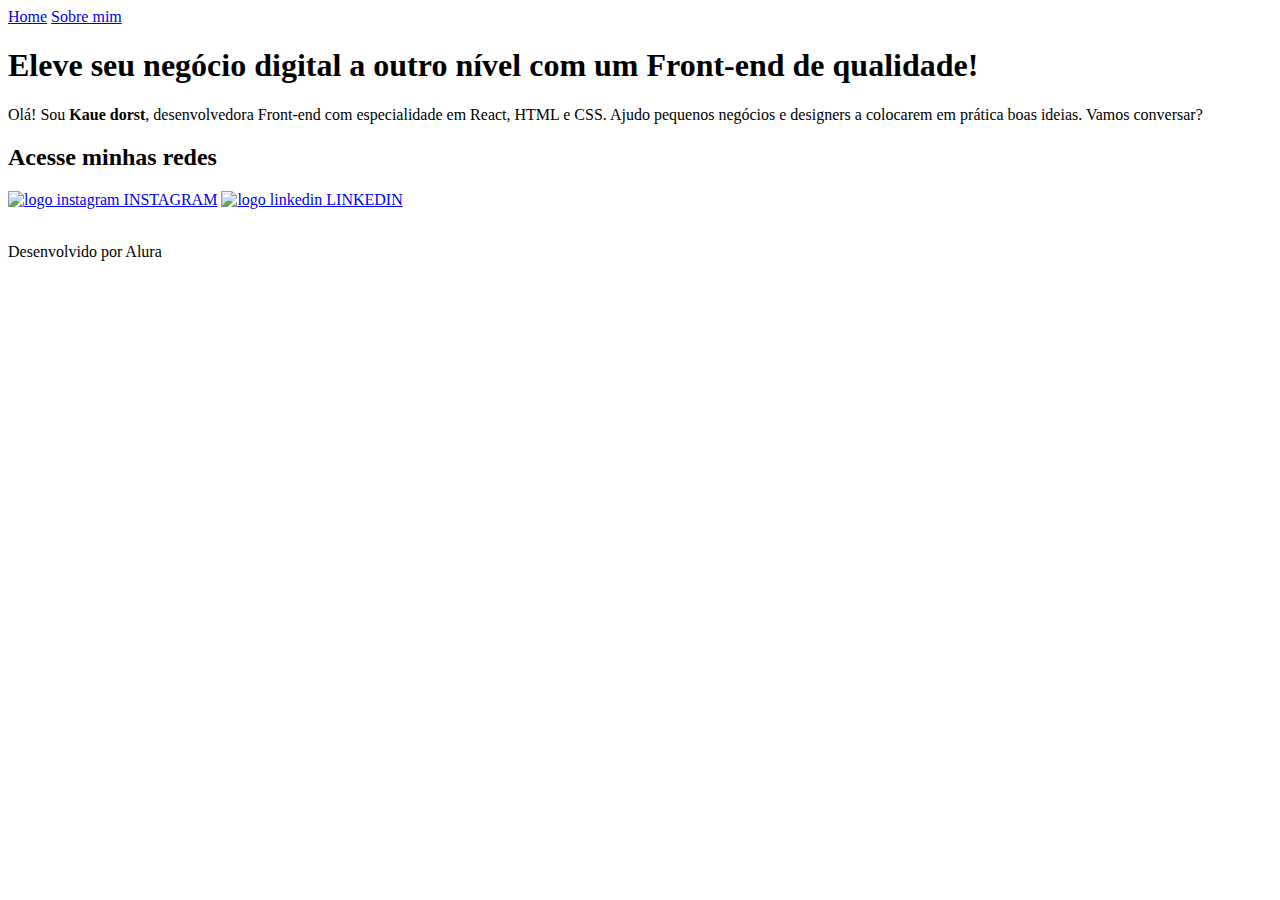
==== index.html @ b38916e7 "Add files via upload" ====
<!DOCTYPE html>
<html lang="pt-br">
<head>
    <meta charset="UTF-8">
    <meta http-equiv="X-UA-Compatible" content="IE=edge">
    <meta name="viewport" content="width=device-width, initial-scale=1.0">
    <title>Atividade Figma</title>
    <link rel="stylesheet" href="./styles/style.css">
</head>
<body>
    <header class="cabecalho">
        <nav class="cabecalho__menu">
        <a class="cabecalho__menu__link" href="index.html">Home</a>
        <a class="cabecalho__menu__link" href="about.html">Sobre mim</a>
        </nav>
    </header>
    <main class="apresentacao">
        <section class="apresentacao__conteudo">
            <h1 class="apresentacao__conteudo__titulo">Eleve seu negócio digital a outro nível <strong class="titulo"> com um Front-end de qualidade!</strong></h1>
            <p class="apresentacao__conteudo__texto">Olá! Sou <strong class="nome">Kaue dorst</strong>, desenvolvedora Front-end com especialidade em React, HTML e CSS. Ajudo pequenos negócios e designers a colocarem em prática boas ideias. Vamos conversar?</p>
            <div class= "apresentacao__links">
            <h2 class="apresentacao__links__subtitulo">Acesse minhas redes</h2>
            <a class= "apresentacao__links__navegacao" href="https://www.instagram.com/dorstkaue/">
                <img src="./assets/instagram.png" alt="logo instagram">
                INSTAGRAM</a>
            <a class= "apresentacao__links__navegacao" href="https://www.linkedin.com/in/kaue-dorst-melo-224b12204/">
                <img src="./assets/linkedin.png" alt="logo linkedin">
                LINKEDIN</a>
            </div>
        </section>
    <img class="apresentacao__imagem" src="./assets/Imagem.png" alt="">
    </main>
    <footer class="rodape">
        <p>Desenvolvido por Alura</p>
    </footer>
</body>
</html>
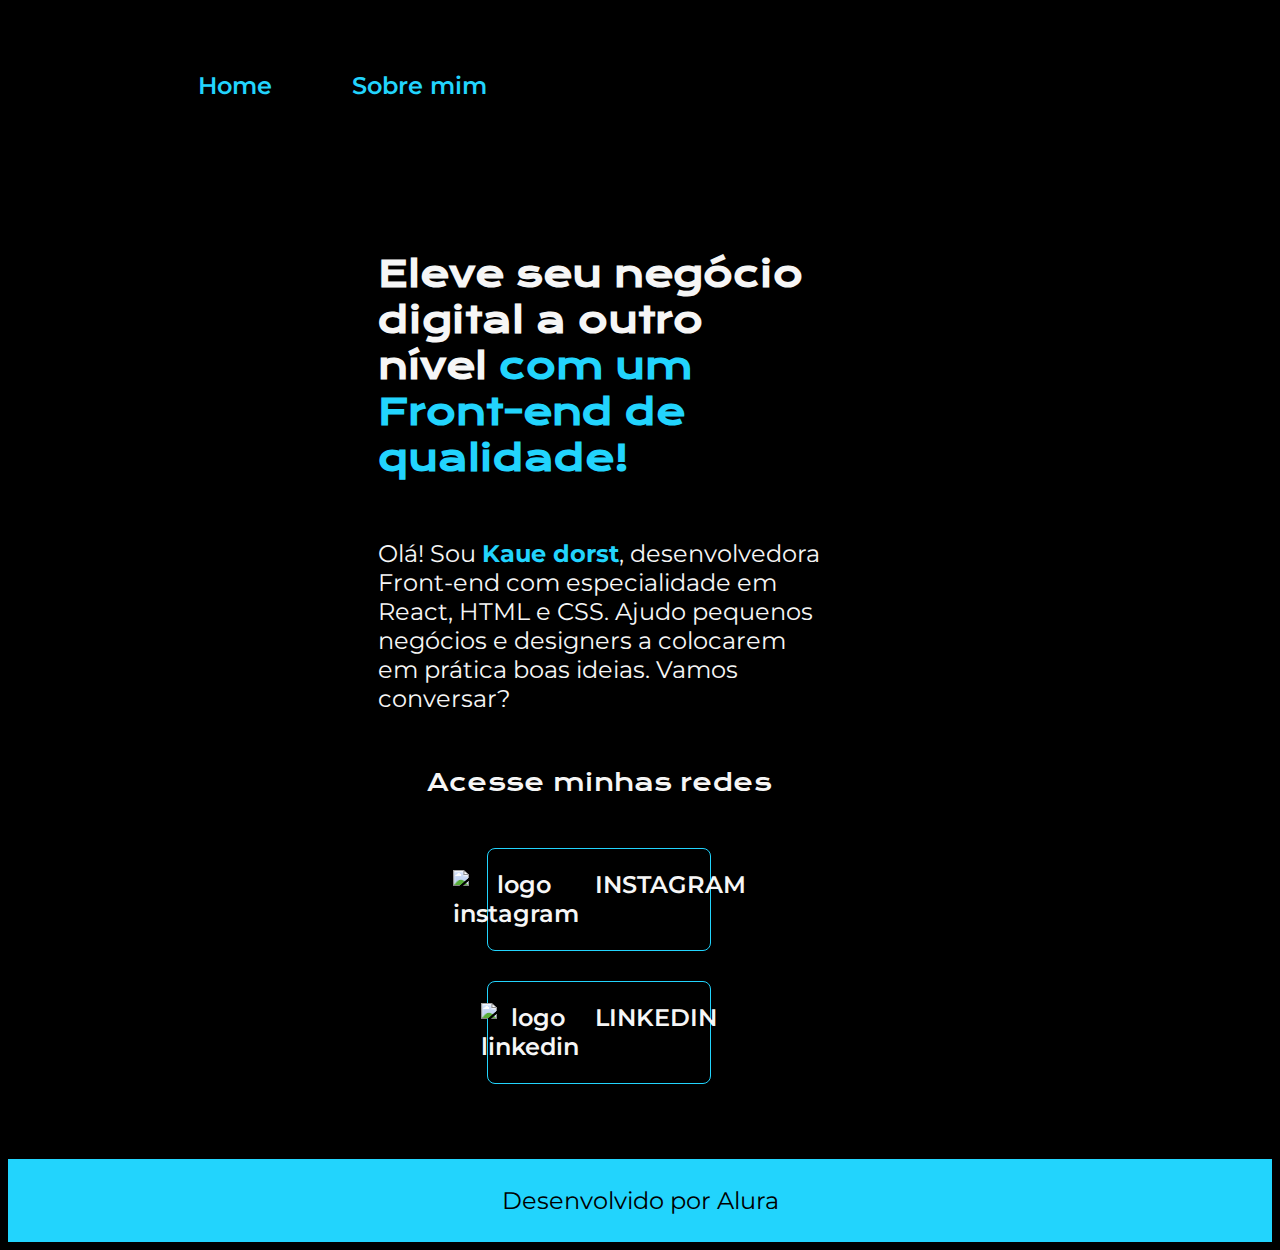
==== commit b3fd6cbc: "Update index.html" ====
--- a/index.html
+++ b/index.html
@@ -5,7 +5,7 @@
     <meta http-equiv="X-UA-Compatible" content="IE=edge">
     <meta name="viewport" content="width=device-width, initial-scale=1.0">
     <title>Atividade Figma</title>
-    <link rel="stylesheet" href="./styles/style.css">
+    <link rel="stylesheet" href="style.css">
 </head>
 <body>
     <header class="cabecalho">
@@ -34,4 +34,4 @@
         <p>Desenvolvido por Alura</p>
     </footer>
 </body>
-</html>+</html>
--- a/style.css
+++ b/style.css
@@ -0,0 +1,145 @@
+@import url('https://fonts.googleapis.com/css2?family=Krona+One&family=Montserrat:ital,wght@0,100..900;1,100..900&display=swap');
+
+
+ *{ 
+    margin: 10;
+    padding: 10;
+    border: 2 solid white;
+ }
+
+:root{
+    --cor-primaria: #000000;
+    --cor-secundaria: #f6f6f6;
+    --cor-terciaria: #22d4fd;
+    --cor-hover: #272727;
+    --fonte-primaria: 'Krona One', sans-serif; 
+    --fonte-secundaria: 'montserrat', sans-serif;
+ }
+body{
+    box-sizing: border-box;
+    background-color: var(--cor-primaria);
+    color: var(--cor-secundaria);
+
+}
+
+.cabecalho{
+    padding: 5% 15%;
+    
+}
+.cabecalho__menu{
+    display: flex;
+    gap: 80px;
+}
+.cabecalho__menu__link {
+    font-family: var(--fonte-secundaria);
+    font-size: 1.5rem;
+    font-weight: 600;
+    color: var(--cor-terciaria);
+    text-decoration: none;
+
+}
+.titulo {
+    border: 2 solid var(--cor-primaria);
+    color: var(--cor-terciaria);
+}
+.nome {
+    color: var(--cor-terciaria);
+}
+.apresentacao {
+    padding: 5% 15%;
+    display: flex;
+    justify-content: center;
+    gap: 82px;
+}
+
+.apresentacao__conteudo {
+    width: 50%;
+    display: flex; 
+    flex-direction: column;
+    gap: 10px;
+}
+
+.apresentacao__conteudo__titulo {
+    font-family: var(--fonte-primaria);
+    font-size: 2.25rem;
+}
+
+.apresentacao__conteudo__texto{
+    font-family: var(--fonte-secundaria);
+    font-weight:400;
+    font-size: 1.5rem;
+}
+.apresentacao__links {
+    
+    font-family: var(--fonte-secundaria);
+    font-weight: 600;
+    display: flex;
+    flex-direction: column;
+    align-items: center;
+    gap: 30px;
+    justify-content: space-between;
+}
+.apresentacao__links__subtitulo{
+    font-family: var(--fonte-primaria);
+    font-size: 1.5rem;
+    font-weight: 400;
+}
+.apresentacao__links__navegacao {
+    display: flex;
+    justify-content: center;
+    gap: 16px;
+    border: 1px solid var(--cor-terciaria);
+    font-size: 1.5rem;
+    width: 50%;
+    padding: 21.5px 0;
+    text-align: center;
+    border-radius: 8px;
+    text-decoration: none;
+    color: var(--cor-secundaria);
+
+}
+.apresentacao__links__navegacao:hover {
+    background-color: var(--cor-hover);
+    padding: 3%;
+}
+
+.apresentacao__imagem{
+    width: auto;
+}
+.rodape {
+    
+    font-family: var(--fonte-secundaria);
+    font-size: 1.5rem;
+    font-weight: 400;
+    color: black;
+    background-color: var(--cor-terciaria);
+    padding: 3px;
+    text-align: center;
+    margin: 1% 0% 0% 0%; 
+    
+}
+
+@media (max-width: 1200px) {
+    .cabecalho{
+        padding: 5%;
+        
+    }
+    .cabecalho__menu {
+        justify-content: center;
+    }
+    .apresentacao {
+        flex-direction: column-reverse;
+        padding: 5% 5%;
+    
+    }
+    .apresentacao__conteudo {
+        width: auto;
+    }
+    .apresentacao__imagem{
+        width: auto;
+    }
+    .apresentacao__links__navegacao{
+        width: 60%;
+    }
+
+}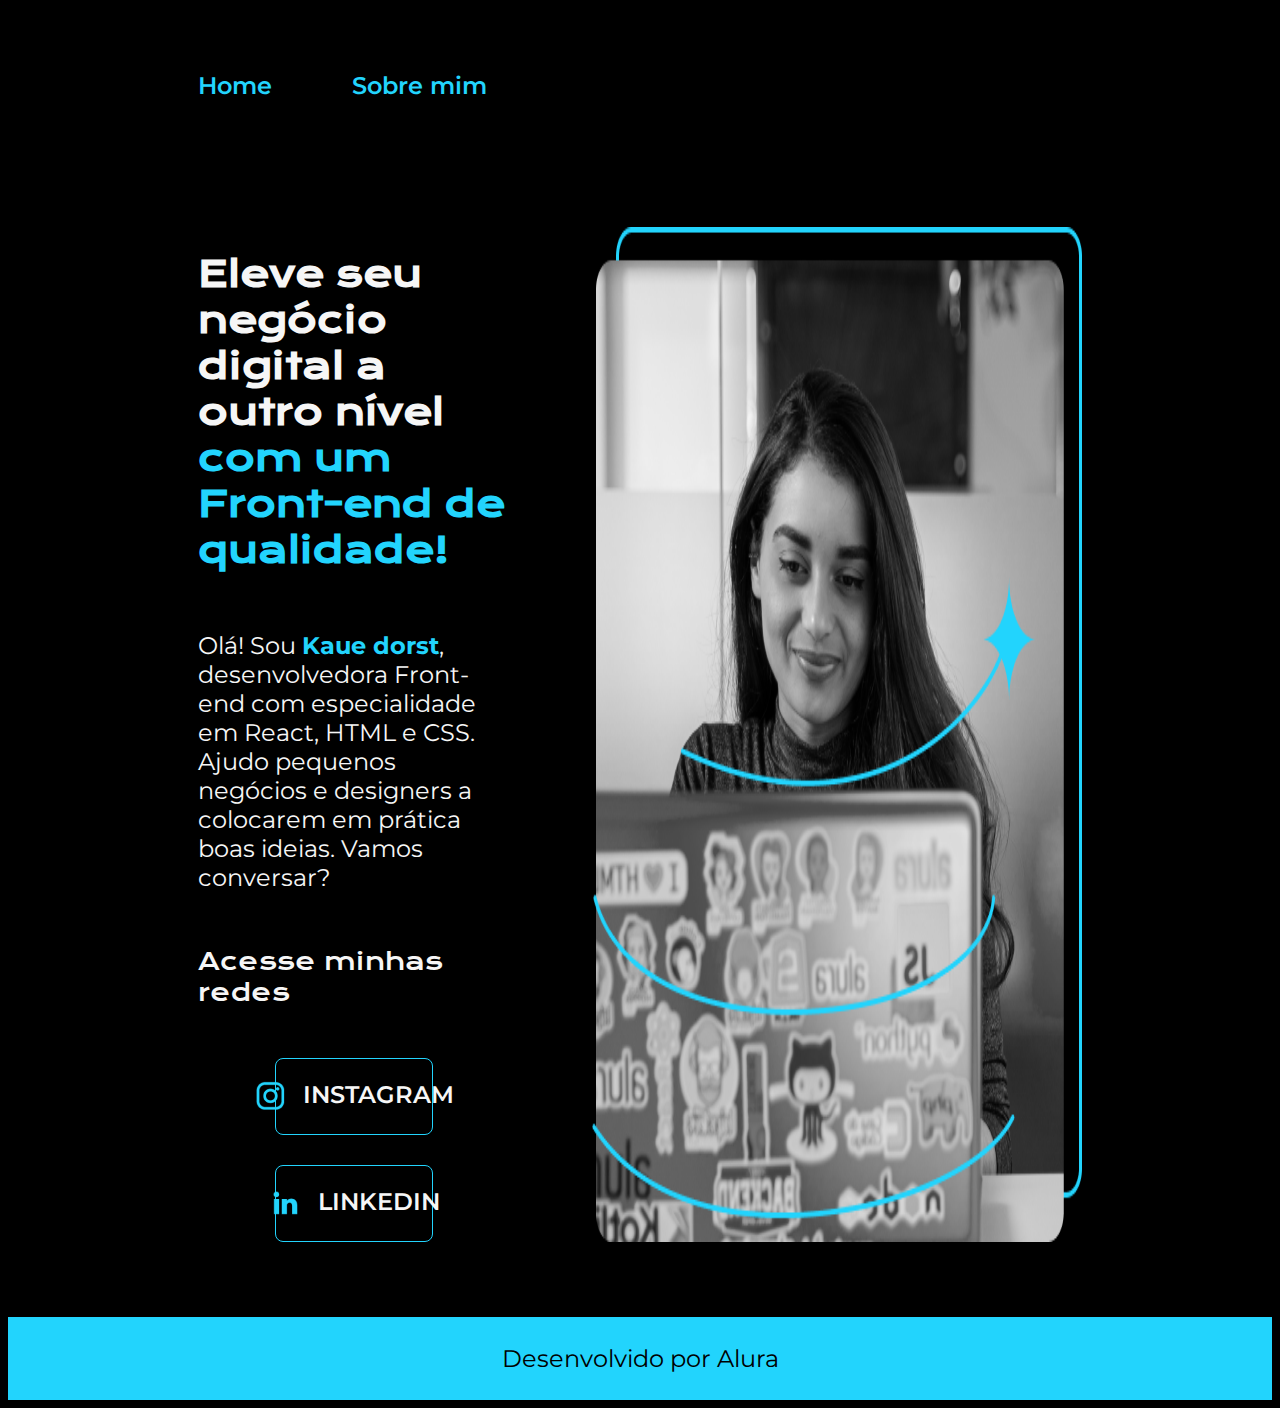
==== commit baa04a64: "Update index.html" ====
--- a/index.html
+++ b/index.html
@@ -21,14 +21,14 @@
             <div class= "apresentacao__links">
             <h2 class="apresentacao__links__subtitulo">Acesse minhas redes</h2>
             <a class= "apresentacao__links__navegacao" href="https://www.instagram.com/dorstkaue/">
-                <img src="./assets/instagram.png" alt="logo instagram">
+                <img src="instagram.png" alt="logo instagram">
                 INSTAGRAM</a>
             <a class= "apresentacao__links__navegacao" href="https://www.linkedin.com/in/kaue-dorst-melo-224b12204/">
-                <img src="./assets/linkedin.png" alt="logo linkedin">
+                <img src="linkedin.png" alt="logo linkedin">
                 LINKEDIN</a>
             </div>
         </section>
-    <img class="apresentacao__imagem" src="./assets/Imagem.png" alt="">
+    <img class="apresentacao__imagem" src="Imagem.png" alt="">
     </main>
     <footer class="rodape">
         <p>Desenvolvido por Alura</p>
